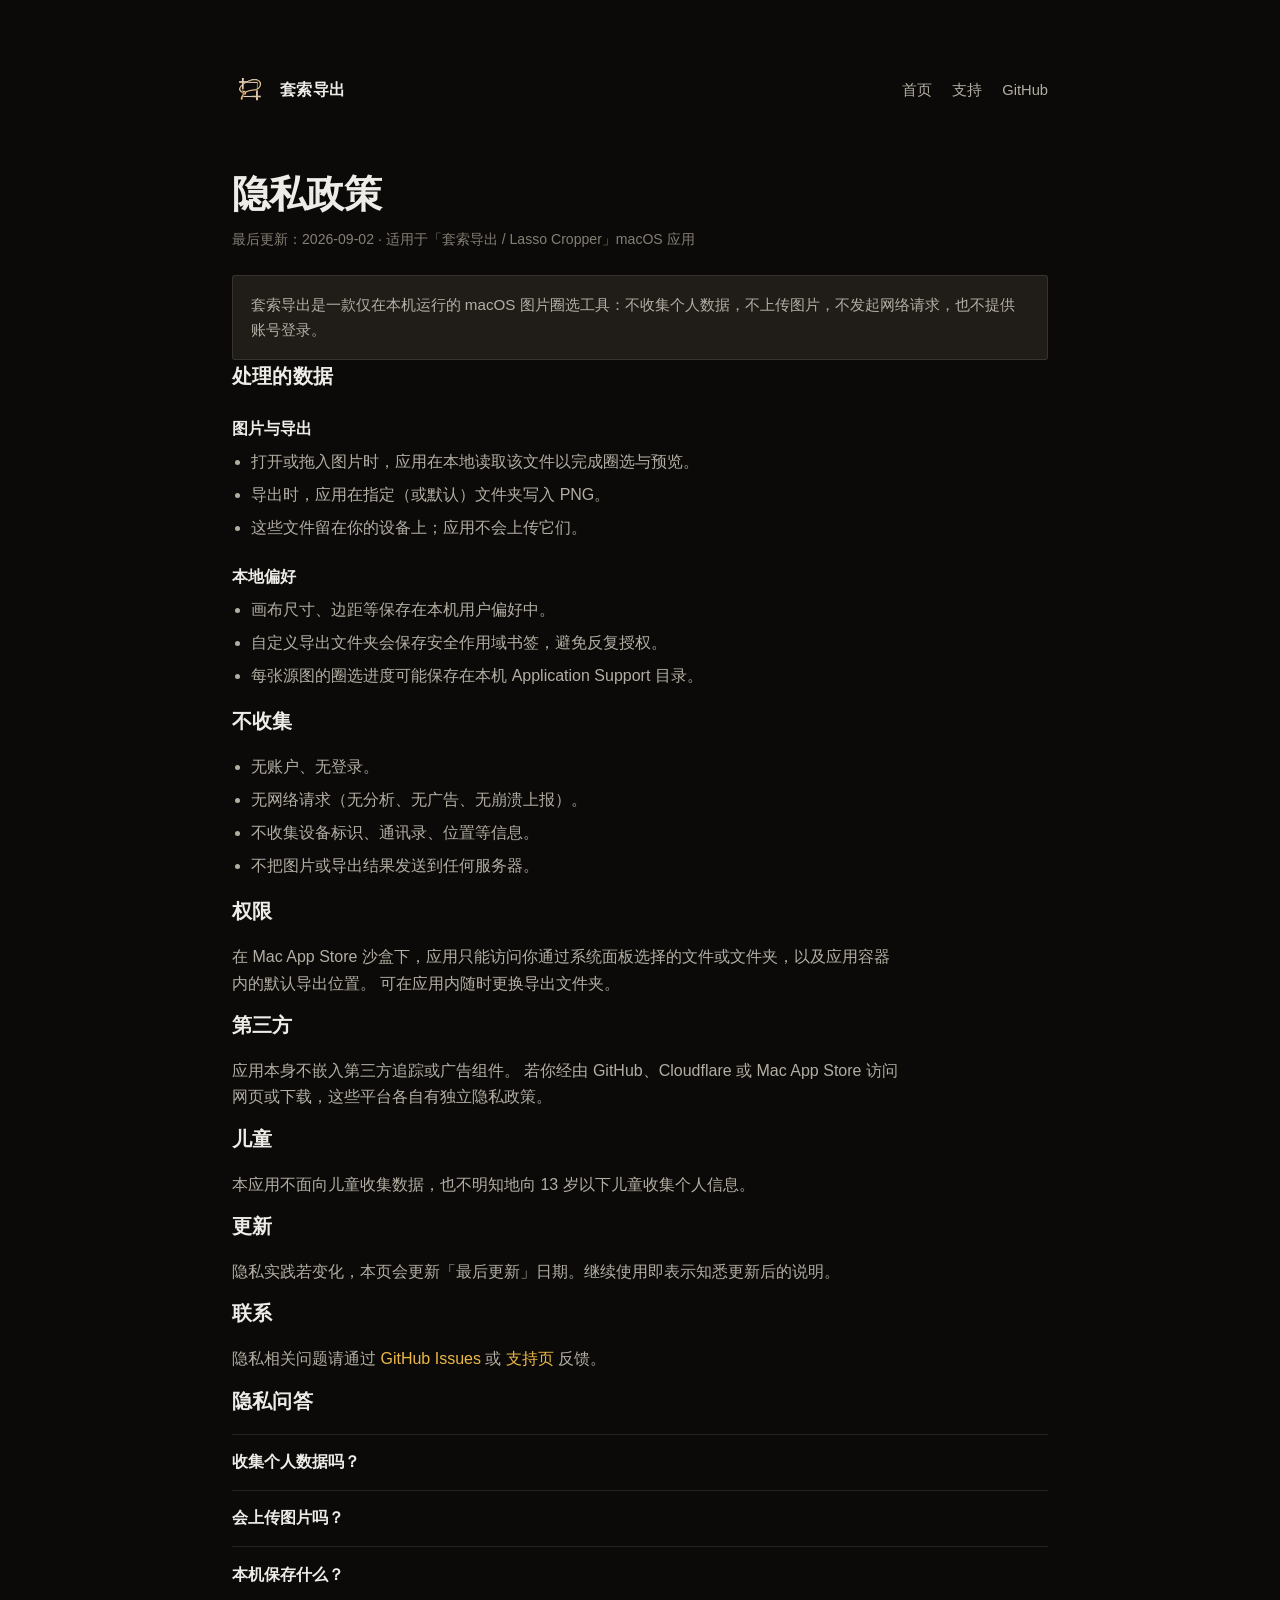
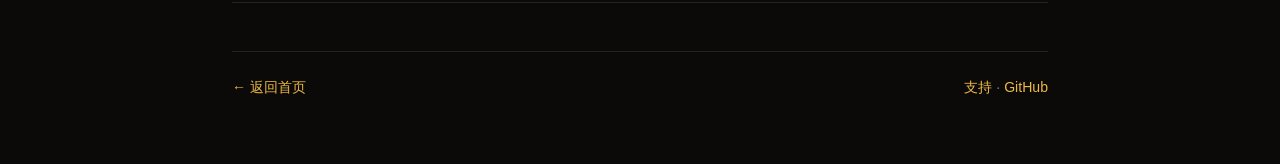
==== website/privacy.html @ 2783f24c "Add privacy/support pages and AEO-ready landing copy. Extract shared styles, expand FAQ with JSON-LD" ====
<!DOCTYPE html>
<html lang="zh-CN">
<head>
  <meta charset="UTF-8">
  <meta name="viewport" content="width=device-width, initial-scale=1">
  <title>隐私政策 — 套索导出</title>
  <meta name="description" content="套索导出隐私政策：图片仅本地读写，不收集个人数据，不发起网络请求，无账号无遥测。">
  <meta name="theme-color" content="#161410">
  <link rel="canonical" href="./privacy.html">
  <link rel="icon" href="assets/icon.png" type="image/png">
  <link rel="stylesheet" href="styles.css">

  <script type="application/ld+json">
  {
    "@context": "https://schema.org",
    "@type": "WebPage",
    "name": "套索导出隐私政策",
    "inLanguage": "zh-CN",
    "description": "套索导出不收集个人数据：图片本地处理，无网络请求，无账号。",
    "about": {
      "@type": "SoftwareApplication",
      "name": "套索导出"
    },
    "isPartOf": {
      "@type": "WebSite",
      "name": "套索导出",
      "url": "./"
    }
  }
  </script>
  <script type="application/ld+json">
  {
    "@context": "https://schema.org",
    "@type": "FAQPage",
    "mainEntity": [
      {
        "@type": "Question",
        "name": "套索导出收集个人数据吗？",
        "acceptedAnswer": {
          "@type": "Answer",
          "text": "不收集。套索导出不创建账号，不发起网络请求，也不收集使用数据或设备标识。"
        }
      },
      {
        "@type": "Question",
        "name": "套索导出会把图片上传到服务器吗？",
        "acceptedAnswer": {
          "@type": "Answer",
          "text": "不会。打开的图片与导出的 PNG 只保存在你选择的本机路径或应用容器内。"
        }
      },
      {
        "@type": "Question",
        "name": "套索导出在本机保存哪些信息？",
        "acceptedAnswer": {
          "@type": "Answer",
          "text": "本机可能保存画布尺寸、边距、导出文件夹的安全作用域书签，以及每张源图的圈选会话，均位于本机用户目录。"
        }
      }
    ]
  }
  </script>
</head>
<body>
  <div class="wrap">
    <header>
      <a class="brand" href="./">
        <img src="assets/icon.png" width="36" height="36" alt="">
        套索导出
      </a>
      <nav class="nav" aria-label="主导航">
        <a href="./">首页</a>
        <a href="support.html">支持</a>
        <a href="https://github.com/EvilIrving/lasso-cropper">GitHub</a>
      </nav>
    </header>

    <h1 class="page-title">隐私政策</h1>
    <p class="meta">最后更新：2026-09-02 · 适用于「套索导出 / Lasso Cropper」macOS 应用</p>

    <p class="note">
      套索导出是一款仅在本机运行的 macOS 图片圈选工具：不收集个人数据，不上传图片，不发起网络请求，也不提供账号登录。
    </p>

    <div class="prose">
      <h2>处理的数据</h2>
      <h3>图片与导出</h3>
      <ul>
        <li>打开或拖入图片时，应用在本地读取该文件以完成圈选与预览。</li>
        <li>导出时，应用在指定（或默认）文件夹写入 PNG。</li>
        <li>这些文件留在你的设备上；应用不会上传它们。</li>
      </ul>

      <h3>本地偏好</h3>
      <ul>
        <li>画布尺寸、边距等保存在本机用户偏好中。</li>
        <li>自定义导出文件夹会保存安全作用域书签，避免反复授权。</li>
        <li>每张源图的圈选进度可能保存在本机 Application Support 目录。</li>
      </ul>

      <h2>不收集</h2>
      <ul>
        <li>无账户、无登录。</li>
        <li>无网络请求（无分析、无广告、无崩溃上报）。</li>
        <li>不收集设备标识、通讯录、位置等信息。</li>
        <li>不把图片或导出结果发送到任何服务器。</li>
      </ul>

      <h2>权限</h2>
      <p>
        在 Mac App Store 沙盒下，应用只能访问你通过系统面板选择的文件或文件夹，以及应用容器内的默认导出位置。
        可在应用内随时更换导出文件夹。
      </p>

      <h2>第三方</h2>
      <p>
        应用本身不嵌入第三方追踪或广告组件。
        若你经由 GitHub、Cloudflare 或 Mac App Store 访问网页或下载，这些平台各自有独立隐私政策。
      </p>

      <h2>儿童</h2>
      <p>本应用不面向儿童收集数据，也不明知地向 13 岁以下儿童收集个人信息。</p>

      <h2>更新</h2>
      <p>隐私实践若变化，本页会更新「最后更新」日期。继续使用即表示知悉更新后的说明。</p>

      <h2>联系</h2>
      <p>
        隐私相关问题请通过
        <a href="https://github.com/EvilIrving/lasso-cropper/issues">GitHub Issues</a>
        或 <a href="support.html">支持页</a> 反馈。
      </p>
    </div>

    <section class="faq">
      <h2>隐私问答</h2>
      <details>
        <summary>收集个人数据吗？</summary>
        <p>不收集。无账号、无网络请求、无使用数据或设备标识采集。</p>
      </details>
      <details>
        <summary>会上传图片吗？</summary>
        <p>不会。图片与导出 PNG 只留在本机路径或应用容器内。</p>
      </details>
      <details>
        <summary>本机保存什么？</summary>
        <p>画布/边距偏好、导出目录书签，以及可选的圈选会话文件。</p>
      </details>
    </section>

    <footer>
      <span><a href="./">← 返回首页</a></span>
      <span><a href="support.html">支持</a> · <a href="https://github.com/EvilIrving/lasso-cropper">GitHub</a></span>
    </footer>
  </div>
</body>
</html>
---- website/styles.css ----
:root {
  --lacquer: #161410;
  --lacquer-deep: #0b0a08;
  --raised: #201d19;
  --champagne: #edece8;
  --muted: #b3aea3;
  --faint: #857f75;
  --gold: #ecb846;
  --gold-rich: #c7942e;
  --gold-line: rgba(199, 148, 46, 0.55);
  --hairline: rgba(255, 255, 255, 0.10);
  --sans: -apple-system, BlinkMacSystemFont, "SF Pro Text", "PingFang SC", "Helvetica Neue", sans-serif;
}

* { box-sizing: border-box; margin: 0; padding: 0; }
html { -webkit-text-size-adjust: 100%; scroll-behavior: smooth; }
body {
  background: var(--lacquer-deep);
  color: var(--champagne);
  font-family: var(--sans);
  font-size: 16px;
  line-height: 1.65;
  -webkit-font-smoothing: antialiased;
}
a { color: var(--gold); text-decoration: none; }
a:hover { text-decoration: underline; text-underline-offset: 3px; }

.wrap {
  max-width: 880px;
  margin: 0 auto;
  padding: clamp(2rem, 6vw, 4.5rem) clamp(1.25rem, 4vw, 2rem) 4rem;
}

header {
  display: flex;
  align-items: center;
  justify-content: space-between;
  gap: 1rem;
  margin-bottom: clamp(2.5rem, 6vw, 4rem);
}
.brand {
  display: flex;
  align-items: center;
  gap: 0.75rem;
  color: var(--champagne);
  text-decoration: none;
  font-weight: 600;
  letter-spacing: 0.02em;
}
.brand:hover { text-decoration: none; color: var(--champagne); }
.brand img { width: 36px; height: 36px; }
.nav { display: flex; flex-wrap: wrap; gap: 0.85rem 1.25rem; font-size: 0.92rem; }
.nav a { color: var(--muted); }
.nav a:hover { color: var(--champagne); }

.hero {
  display: grid;
  gap: 1.75rem;
  padding-bottom: 2.5rem;
  border-bottom: 1px solid var(--hairline);
  margin-bottom: 2.5rem;
}
.eyebrow {
  font-size: 0.72rem;
  letter-spacing: 0.14em;
  text-transform: uppercase;
  color: var(--faint);
  font-weight: 600;
}
h1 {
  font-size: clamp(2.2rem, 5vw, 3.2rem);
  line-height: 1.15;
  font-weight: 650;
  letter-spacing: -0.02em;
  max-width: 14ch;
}
.page-title {
  font-size: clamp(1.8rem, 4vw, 2.4rem);
  max-width: none;
  margin-bottom: 0.75rem;
}
.lead {
  font-size: 1.125rem;
  color: var(--muted);
  max-width: 36em;
}
.actions {
  display: flex;
  flex-wrap: wrap;
  gap: 0.75rem;
  margin-top: 0.25rem;
}
.btn {
  display: inline-flex;
  align-items: center;
  justify-content: center;
  min-height: 44px;
  padding: 0 1.15rem;
  border-radius: 2px;
  font-size: 0.95rem;
  font-weight: 600;
  text-decoration: none;
  border: 1px solid transparent;
}
.btn:hover { text-decoration: none; }
.btn-gold {
  background: var(--gold);
  color: #1f1708;
}
.btn-gold:hover { background: #f0c45a; }
.btn-ghost {
  background: transparent;
  color: var(--champagne);
  border-color: var(--gold-line);
}
.btn-ghost:hover { border-color: var(--gold); color: var(--gold); }

.hero-visual {
  margin-top: 0.5rem;
  background: var(--lacquer);
  border: 1px solid var(--hairline);
  border-radius: 4px;
  padding: clamp(1.5rem, 4vw, 2.5rem);
  display: flex;
  align-items: center;
  justify-content: center;
  min-height: 220px;
}
.hero-visual img {
  width: min(220px, 50vw);
  height: auto;
  filter: drop-shadow(0 18px 40px rgba(0,0,0,0.45));
}

section { margin-bottom: 2.75rem; }
h2 {
  font-size: 1.25rem;
  font-weight: 650;
  margin-bottom: 1rem;
  letter-spacing: 0.01em;
}
h3 {
  font-size: 1.02rem;
  font-weight: 600;
  margin: 1.4rem 0 0.45rem;
  color: var(--champagne);
}
.prose p,
.prose li {
  color: var(--muted);
  margin-bottom: 0.75rem;
  max-width: 42em;
}
.prose ul {
  padding-left: 1.2rem;
  margin-bottom: 1rem;
}
.prose li { margin-bottom: 0.4rem; }
.meta {
  color: var(--faint);
  font-size: 0.88rem;
  margin-bottom: 1.5rem;
}

.grid {
  display: grid;
  grid-template-columns: repeat(auto-fit, minmax(220px, 1fr));
  gap: 0.85rem;
}
.card {
  background: var(--raised);
  border: 1px solid var(--hairline);
  border-radius: 3px;
  padding: 1.1rem 1.15rem;
}
.card h3 {
  font-size: 0.98rem;
  font-weight: 600;
  color: var(--gold);
  margin: 0 0 0.35rem;
}
.card p { color: var(--muted); font-size: 0.92rem; margin: 0; }

.steps {
  list-style: none;
  counter-reset: step;
  display: grid;
  gap: 0.75rem;
}
.steps li {
  counter-increment: step;
  background: var(--lacquer);
  border: 1px solid var(--hairline);
  border-radius: 3px;
  padding: 0.95rem 1.1rem 0.95rem 3.2rem;
  position: relative;
  color: var(--muted);
}
.steps li::before {
  content: counter(step, decimal-leading-zero);
  position: absolute;
  left: 1rem;
  top: 0.95rem;
  font-size: 0.75rem;
  letter-spacing: 0.08em;
  color: var(--gold-rich);
  font-weight: 700;
}
.steps strong { color: var(--champagne); font-weight: 600; }

pre {
  background: var(--lacquer);
  border: 1px solid var(--hairline);
  border-radius: 3px;
  padding: 1rem 1.1rem;
  overflow-x: auto;
  font-size: 0.86rem;
  color: var(--champagne);
  line-height: 1.55;
}
code { font-family: ui-monospace, SFMono-Regular, Menlo, Monaco, Consolas, monospace; }

.faq details {
  border-top: 1px solid var(--hairline);
  padding: 0.9rem 0;
}
.faq details:last-child { border-bottom: 1px solid var(--hairline); }
.faq summary {
  cursor: pointer;
  font-weight: 600;
  color: var(--champagne);
  list-style: none;
}
.faq summary::-webkit-details-marker { display: none; }
.faq details p {
  margin-top: 0.55rem;
  color: var(--muted);
  font-size: 0.95rem;
}

.note {
  background: var(--raised);
  border: 1px solid var(--hairline);
  border-radius: 3px;
  padding: 1rem 1.1rem;
  color: var(--muted);
  font-size: 0.95rem;
}

footer {
  margin-top: 3rem;
  padding-top: 1.5rem;
  border-top: 1px solid var(--hairline);
  color: var(--faint);
  font-size: 0.88rem;
  display: flex;
  flex-wrap: wrap;
  gap: 0.75rem 1.5rem;
  justify-content: space-between;
}

@media (max-width: 560px) {
  .nav-desktop { display: none; }
  h1 { max-width: none; }
}
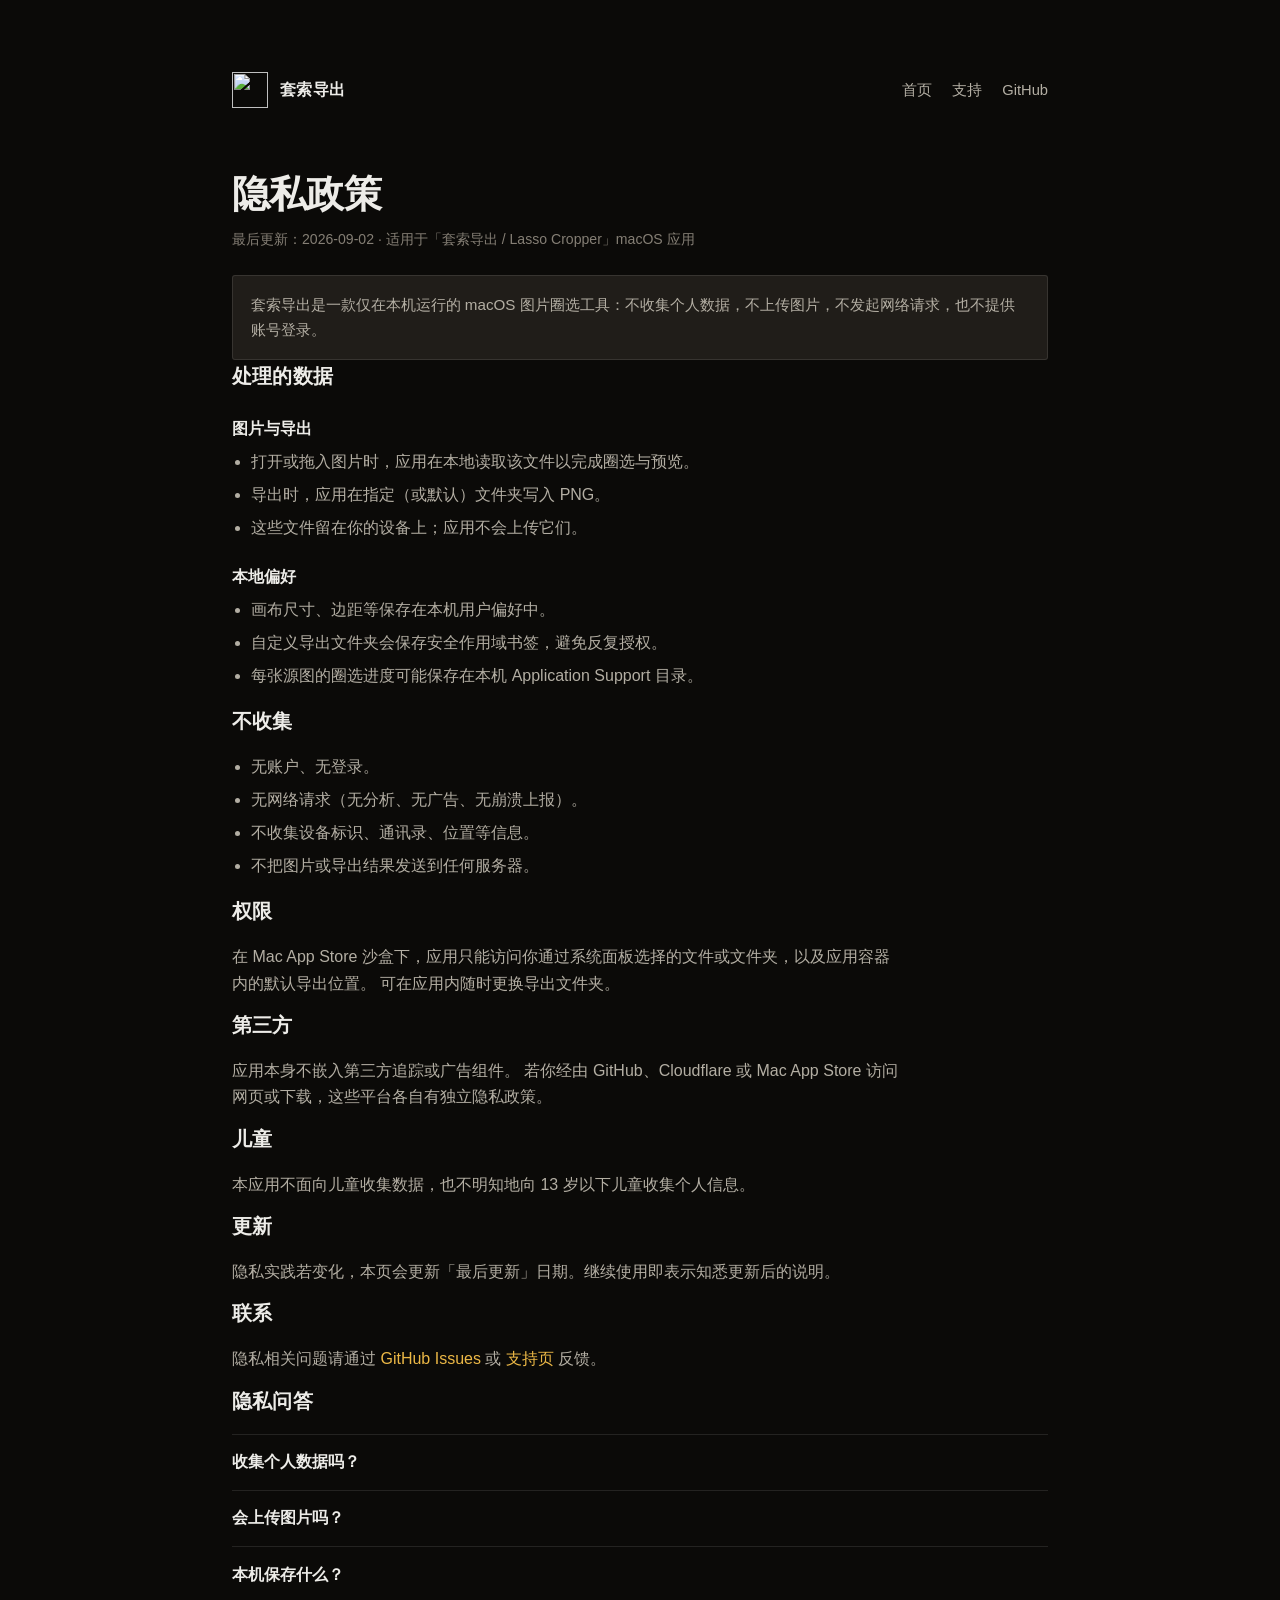
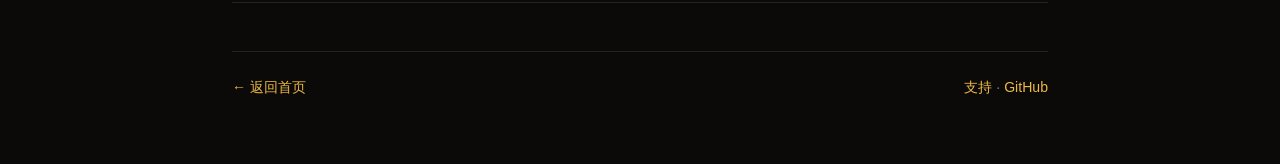
==== commit f315ab2b: "Fix site icons with root-absolute asset paths. Relative assets/ broke under /privacy and /support; a" ====
--- a/website/privacy.html
+++ b/website/privacy.html
@@ -6,8 +6,8 @@
   <title>隐私政策 — 套索导出</title>
   <meta name="description" content="套索导出隐私政策：图片仅本地读写，不收集个人数据，不发起网络请求，无账号无遥测。">
   <meta name="theme-color" content="#161410">
-  <link rel="canonical" href="./privacy.html">
-  <link rel="icon" href="assets/icon.png" type="image/png">
+  <link rel="canonical" href="https://lasso.onecat.dev/privacy">
+  <link rel="icon" href="/assets/icon.png?v=1.2" type="image/png">
   <link rel="stylesheet" href="styles.css">
 
   <script type="application/ld+json">
@@ -15,6 +15,7 @@
     "@context": "https://schema.org",
     "@type": "WebPage",
     "name": "套索导出隐私政策",
+    "url": "https://lasso.onecat.dev/privacy",
     "inLanguage": "zh-CN",
     "description": "套索导出不收集个人数据：图片本地处理，无网络请求，无账号。",
     "about": {
@@ -24,7 +25,7 @@
     "isPartOf": {
       "@type": "WebSite",
       "name": "套索导出",
-      "url": "./"
+      "url": "https://lasso.onecat.dev/"
     }
   }
   </script>
@@ -64,13 +65,13 @@
 <body>
   <div class="wrap">
     <header>
-      <a class="brand" href="./">
-        <img src="assets/icon.png" width="36" height="36" alt="">
+      <a class="brand" href="/">
+        <img src="/assets/icon.png?v=1.2" width="36" height="36" alt="">
         套索导出
       </a>
       <nav class="nav" aria-label="主导航">
-        <a href="./">首页</a>
-        <a href="support.html">支持</a>
+        <a href="/">首页</a>
+        <a href="/support">支持</a>
         <a href="https://github.com/EvilIrving/lasso-cropper">GitHub</a>
       </nav>
     </header>
@@ -128,7 +129,7 @@
       <p>
         隐私相关问题请通过
         <a href="https://github.com/EvilIrving/lasso-cropper/issues">GitHub Issues</a>
-        或 <a href="support.html">支持页</a> 反馈。
+        或 <a href="/support">支持页</a> 反馈。
       </p>
     </div>
 
@@ -149,8 +150,8 @@
     </section>
 
     <footer>
-      <span><a href="./">← 返回首页</a></span>
-      <span><a href="support.html">支持</a> · <a href="https://github.com/EvilIrving/lasso-cropper">GitHub</a></span>
+      <span><a href="/">← 返回首页</a></span>
+      <span><a href="/support">支持</a> · <a href="https://github.com/EvilIrving/lasso-cropper">GitHub</a></span>
     </footer>
   </div>
 </body>
